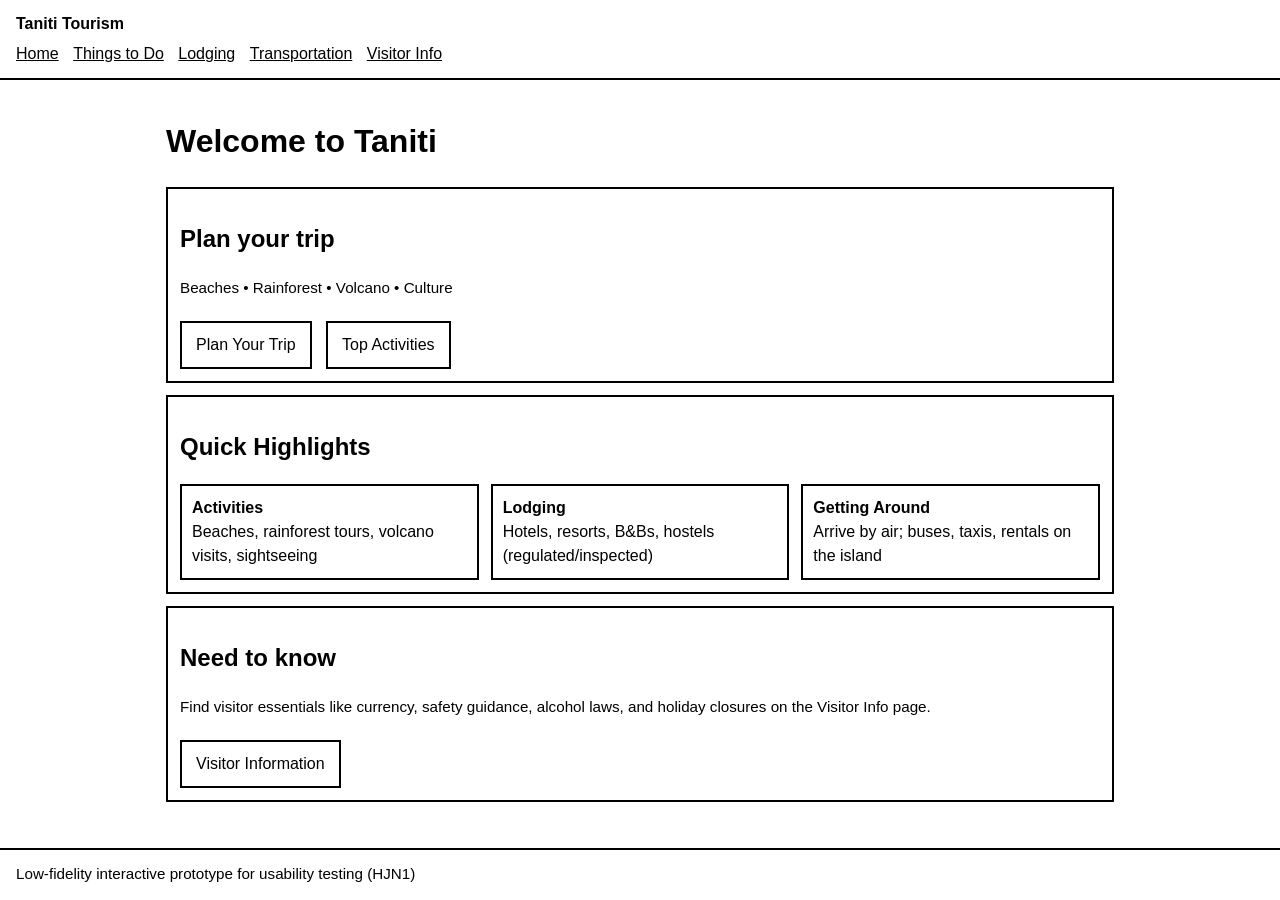
==== index.html @ 08d8c1f0 "Add files via upload" ====
<!doctype html>
<html lang="en">
<head>
  <meta charset="utf-8" />
  <meta name="viewport" content="width=device-width,initial-scale=1" />
  <title>Taniti Tourism — Home</title>
  <link rel="stylesheet" href="styles.css" />
</head>
<body>
<header>
  <span class="brand">Taniti Tourism</span>
  <nav aria-label="Primary navigation">
    <a href="index.html" aria-current="page">Home</a>
    <a href="things-to-do.html">Things to Do</a>
    <a href="lodging.html">Lodging</a>
    <a href="transportation.html">Transportation</a>
    <a href="visitor-info.html">Visitor Info</a>
  </nav>
</header>

<main>
  <h1>Welcome to Taniti</h1>

  <section class="section" aria-labelledby="hero">
    <h2 id="hero">Plan your trip</h2>
    <p class="small">Beaches • Rainforest • Volcano • Culture</p>

    <!-- Feedback incorporation: prominent CTA + clear next steps -->
    <a class="btn" href="lodging.html">Plan Your Trip</a>
    <a class="btn" href="things-to-do.html">Top Activities</a>
  </section>

  <section class="section">
    <h2>Quick Highlights</h2>
    <div class="grid">
      <div class="card">
        <strong>Activities</strong><br />
        Beaches, rainforest tours, volcano visits, sightseeing
      </div>
      <div class="card">
        <strong>Lodging</strong><br />
        Hotels, resorts, B&amp;Bs, hostels (regulated/inspected)
      </div>
      <div class="card">
        <strong>Getting Around</strong><br />
        Arrive by air; buses, taxis, rentals on the island
      </div>
    </div>
  </section>

  <section class="section">
    <h2>Need to know</h2>
    <p class="small">
      Find visitor essentials like currency, safety guidance, alcohol laws, and holiday closures on the Visitor Info page.
    </p>
    <a class="btn" href="visitor-info.html">Visitor Information</a>
  </section>
</main>

<footer>
  <span class="small">Low-fidelity interactive prototype for usability testing (HJN1)</span>
</footer>
</body>
</html>
---- styles.css ----
/* Taniti Tourism — Low-fidelity interactive prototype (WGU HJN1)*/

:root {
  font-family: Arial, sans-serif;
  line-height: 1.5;
}

* { box-sizing: border-box; }

body {
  margin: 0;
  color: #000;
  background: #fff;
}

header {
  border-bottom: 2px solid #000;
  padding: 12px 16px;
}

.brand {
  font-weight: 700;
  display: inline-block;
  margin-right: 16px;
}

nav a {
  display: inline-block;
  margin: 6px 10px 0 0;
  color: #000;
  text-decoration: underline;
}

main {
  padding: 16px;
  max-width: 980px;
  margin: 0 auto;
}

.section {
  border: 2px solid #000;
  padding: 12px;
  margin: 12px 0;
}

.grid {
  display: grid;
  gap: 12px;
  grid-template-columns: repeat(auto-fit, minmax(220px, 1fr));
}

.card {
  border: 2px solid #000;
  padding: 10px;
}

.btn {
  display: inline-block;
  border: 2px solid #000;
  padding: 10px 14px;
  background: #fff;
  color: #000;
  cursor: pointer;
  text-decoration: none;
  margin: 6px 10px 0 0;
}

.small {
  font-size: 0.95rem;
}

footer {
  border-top: 2px solid #000;
  padding: 12px 16px;
  margin-top: 18px;
}
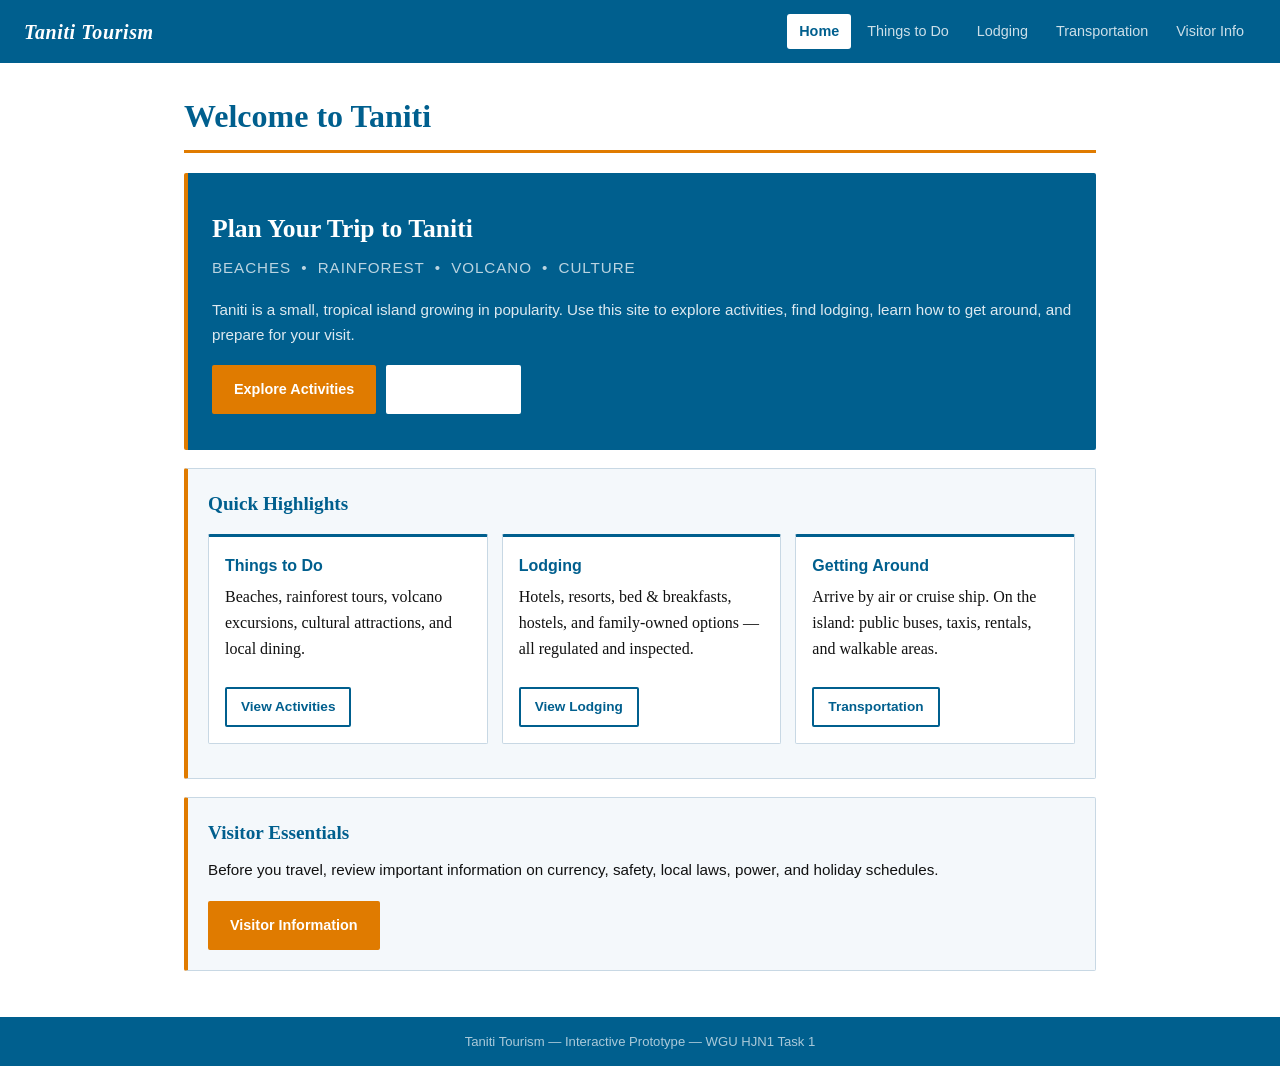
==== commit c0acd703: "Add files via upload" ====
--- a/index.html
+++ b/index.html
@@ -1,64 +1,81 @@
-<!doctype html>
-<html lang="en">
-<head>
-  <meta charset="utf-8" />
-  <meta name="viewport" content="width=device-width,initial-scale=1" />
-  <title>Taniti Tourism — Home</title>
-  <link rel="stylesheet" href="styles.css" />
-</head>
-<body>
-<header>
-  <span class="brand">Taniti Tourism</span>
-  <nav aria-label="Primary navigation">
-    <a href="index.html" aria-current="page">Home</a>
-    <a href="things-to-do.html">Things to Do</a>
-    <a href="lodging.html">Lodging</a>
-    <a href="transportation.html">Transportation</a>
-    <a href="visitor-info.html">Visitor Info</a>
-  </nav>
-</header>
-
-<main>
-  <h1>Welcome to Taniti</h1>
-
-  <section class="section" aria-labelledby="hero">
-    <h2 id="hero">Plan your trip</h2>
-    <p class="small">Beaches • Rainforest • Volcano • Culture</p>
-
-    <!-- Feedback incorporation: prominent CTA + clear next steps -->
-    <a class="btn" href="lodging.html">Plan Your Trip</a>
-    <a class="btn" href="things-to-do.html">Top Activities</a>
-  </section>
-
-  <section class="section">
-    <h2>Quick Highlights</h2>
-    <div class="grid">
-      <div class="card">
-        <strong>Activities</strong><br />
-        Beaches, rainforest tours, volcano visits, sightseeing
-      </div>
-      <div class="card">
-        <strong>Lodging</strong><br />
-        Hotels, resorts, B&amp;Bs, hostels (regulated/inspected)
-      </div>
-      <div class="card">
-        <strong>Getting Around</strong><br />
-        Arrive by air; buses, taxis, rentals on the island
-      </div>
-    </div>
-  </section>
-
-  <section class="section">
-    <h2>Need to know</h2>
-    <p class="small">
-      Find visitor essentials like currency, safety guidance, alcohol laws, and holiday closures on the Visitor Info page.
-    </p>
-    <a class="btn" href="visitor-info.html">Visitor Information</a>
-  </section>
-</main>
-
-<footer>
-  <span class="small">Low-fidelity interactive prototype for usability testing (HJN1)</span>
-</footer>
-</body>
-</html>
+<!doctype html>
+<html lang="en">
+<head>
+  <meta charset="utf-8" />
+  <meta name="viewport" content="width=device-width,initial-scale=1" />
+  <title>Taniti Tourism — Home</title>
+  <link rel="stylesheet" href="styles.css" />
+</head>
+<body>
+
+<header>
+  <span class="brand">Taniti Tourism</span>
+  <nav aria-label="Primary navigation">
+    <a href="index.html" aria-current="page">Home</a>
+    <a href="things-to-do.html">Things to Do</a>
+    <a href="lodging.html">Lodging</a>
+    <a href="transportation.html">Transportation</a>
+    <a href="visitor-info.html">Visitor Info</a>
+  </nav>
+</header>
+
+<main>
+  <h1>Welcome to Taniti</h1>
+
+  <!-- Hero / Plan Your Trip CTA — addresses usability task F5 -->
+  <div class="hero">
+    <h2>Plan Your Trip to Taniti</h2>
+    <p class="tagline">BEACHES &nbsp;•&nbsp; RAINFOREST &nbsp;•&nbsp; VOLCANO &nbsp;•&nbsp; CULTURE</p>
+    <p style="font-family:Arial,sans-serif;font-size:0.95rem;color:#ffffffdd;margin-bottom:18px;">
+      Taniti is a small, tropical island growing in popularity. Use this site to explore
+      activities, find lodging, learn how to get around, and prepare for your visit.
+    </p>
+    <div class="btn-row">
+      <a class="btn btn-primary" href="things-to-do.html">Explore Activities</a>
+      <a class="btn btn-secondary" style="border-color:#fff;color:#fff;" href="lodging.html">Find Lodging</a>
+    </div>
+  </div>
+
+  <!-- Quick Highlights grid — addresses usability tasks F1, F2, F3 -->
+  <section class="section" aria-labelledby="highlights-heading">
+    <h2 id="highlights-heading">Quick Highlights</h2>
+    <div class="grid">
+      <div class="card">
+        <strong>Things to Do</strong>
+        Beaches, rainforest tours, volcano excursions, cultural attractions, and local dining.
+        <br /><br />
+        <a class="btn btn-secondary" href="things-to-do.html" style="font-size:0.85rem;padding:7px 14px;">View Activities</a>
+      </div>
+      <div class="card">
+        <strong>Lodging</strong>
+        Hotels, resorts, bed &amp; breakfasts, hostels, and family-owned options — all regulated and inspected.
+        <br /><br />
+        <a class="btn btn-secondary" href="lodging.html" style="font-size:0.85rem;padding:7px 14px;">View Lodging</a>
+      </div>
+      <div class="card">
+        <strong>Getting Around</strong>
+        Arrive by air or cruise ship. On the island: public buses, taxis, rentals, and walkable areas.
+        <br /><br />
+        <a class="btn btn-secondary" href="transportation.html" style="font-size:0.85rem;padding:7px 14px;">Transportation</a>
+      </div>
+    </div>
+  </section>
+
+  <!-- Visitor essentials — addresses usability task F4 -->
+  <section class="section" aria-labelledby="essentials-heading">
+    <h2 id="essentials-heading">Visitor Essentials</h2>
+    <p style="font-family:Arial,sans-serif;font-size:0.95rem;margin-bottom:14px;">
+      Before you travel, review important information on currency, safety, local laws, power, and holiday schedules.
+    </p>
+    <div class="btn-row">
+      <a class="btn btn-primary" href="visitor-info.html">Visitor Information</a>
+    </div>
+  </section>
+</main>
+
+<footer>
+  Taniti Tourism &mdash; Interactive Prototype &mdash; WGU HJN1 Task 1
+</footer>
+
+</body>
+</html>
--- a/styles.css
+++ b/styles.css
@@ -1,76 +1,247 @@
-/* Taniti Tourism — Low-fidelity interactive prototype (WGU HJN1)*/
-
-:root {
-  font-family: Arial, sans-serif;
-  line-height: 1.5;
-}
-
-* { box-sizing: border-box; }
-
-body {
-  margin: 0;
-  color: #000;
-  background: #fff;
-}
-
-header {
-  border-bottom: 2px solid #000;
-  padding: 12px 16px;
-}
-
-.brand {
-  font-weight: 700;
-  display: inline-block;
-  margin-right: 16px;
-}
-
-nav a {
-  display: inline-block;
-  margin: 6px 10px 0 0;
-  color: #000;
-  text-decoration: underline;
-}
-
-main {
-  padding: 16px;
-  max-width: 980px;
-  margin: 0 auto;
-}
-
-.section {
-  border: 2px solid #000;
-  padding: 12px;
-  margin: 12px 0;
-}
-
-.grid {
-  display: grid;
-  gap: 12px;
-  grid-template-columns: repeat(auto-fit, minmax(220px, 1fr));
-}
-
-.card {
-  border: 2px solid #000;
-  padding: 10px;
-}
-
-.btn {
-  display: inline-block;
-  border: 2px solid #000;
-  padding: 10px 14px;
-  background: #fff;
-  color: #000;
-  cursor: pointer;
-  text-decoration: none;
-  margin: 6px 10px 0 0;
-}
-
-.small {
-  font-size: 0.95rem;
-}
-
-footer {
-  border-top: 2px solid #000;
-  padding: 12px 16px;
-  margin-top: 18px;
-}
+/* Taniti Tourism — Interactive Prototype (WGU HJN1 Task 1) */
+
+:root {
+  --brand:   #005f8e;
+  --accent:  #e07b00;
+  --border:  #222222;
+  --bg:      #ffffff;
+  --surface: #f4f8fb;
+  --text:    #111111;
+  --muted:   #555555;
+  font-family: Georgia, "Times New Roman", serif;
+  line-height: 1.6;
+}
+
+* { box-sizing: border-box; margin: 0; padding: 0; }
+
+body {
+  color: var(--text);
+  background: var(--bg);
+  min-height: 100vh;
+  display: flex;
+  flex-direction: column;
+}
+
+/* ── Header / Nav ── */
+header {
+  background: var(--brand);
+  color: #fff;
+  padding: 14px 24px;
+  display: flex;
+  align-items: center;
+  flex-wrap: wrap;
+  gap: 12px;
+}
+
+.brand {
+  font-size: 1.25rem;
+  font-weight: 700;
+  letter-spacing: .03em;
+  color: #fff;
+  margin-right: auto;
+  font-style: italic;
+}
+
+nav {
+  display: flex;
+  flex-wrap: wrap;
+  gap: 4px;
+}
+
+nav a {
+  color: #ffffffcc;
+  text-decoration: none;
+  padding: 6px 12px;
+  border-radius: 3px;
+  font-family: Arial, sans-serif;
+  font-size: 0.9rem;
+  transition: background .15s, color .15s;
+}
+
+nav a:hover {
+  background: rgba(255,255,255,.18);
+  color: #fff;
+}
+
+nav a[aria-current="page"] {
+  background: #fff;
+  color: var(--brand);
+  font-weight: 700;
+}
+
+/* ── Main ── */
+main {
+  flex: 1;
+  padding: 28px 24px;
+  max-width: 960px;
+  margin: 0 auto;
+  width: 100%;
+}
+
+h1 {
+  font-size: 2rem;
+  color: var(--brand);
+  margin-bottom: 20px;
+  border-bottom: 3px solid var(--accent);
+  padding-bottom: 8px;
+}
+
+h2 {
+  font-size: 1.2rem;
+  margin-bottom: 10px;
+  color: var(--brand);
+}
+
+/* ── Sections ── */
+.section {
+  border: 1px solid #c8d8e4;
+  border-left: 4px solid var(--accent);
+  background: var(--surface);
+  padding: 20px;
+  margin: 18px 0;
+  border-radius: 2px;
+}
+
+/* ── Hero ── */
+.hero {
+  background: var(--brand);
+  color: #fff;
+  padding: 36px 24px;
+  margin: 0 0 18px;
+  border-radius: 2px;
+  border-left: 4px solid var(--accent);
+}
+
+.hero h2 {
+  color: #fff;
+  font-size: 1.6rem;
+  margin-bottom: 6px;
+}
+
+.hero .tagline {
+  font-family: Arial, sans-serif;
+  font-size: 0.95rem;
+  color: #ffffffbb;
+  margin-bottom: 18px;
+  letter-spacing: .06em;
+}
+
+/* ── Grid / Cards ── */
+.grid {
+  display: grid;
+  gap: 14px;
+  grid-template-columns: repeat(auto-fit, minmax(200px, 1fr));
+  margin: 14px 0;
+}
+
+.card {
+  border: 1px solid #c8d8e4;
+  border-top: 3px solid var(--brand);
+  background: #fff;
+  padding: 16px;
+  border-radius: 2px;
+}
+
+.card strong {
+  display: block;
+  margin-bottom: 6px;
+  color: var(--brand);
+  font-family: Arial, sans-serif;
+}
+
+/* ── Buttons ── */
+.btn-row {
+  display: flex;
+  flex-wrap: wrap;
+  gap: 10px;
+  margin-top: 18px;
+}
+
+.btn {
+  display: inline-block;
+  padding: 11px 20px;
+  font-family: Arial, sans-serif;
+  font-size: 0.9rem;
+  font-weight: 700;
+  text-decoration: none;
+  border-radius: 2px;
+  cursor: pointer;
+  transition: background .15s, color .15s, border-color .15s;
+}
+
+.btn-primary {
+  background: var(--accent);
+  color: #fff;
+  border: 2px solid var(--accent);
+}
+
+.btn-primary:hover {
+  background: #c46d00;
+  border-color: #c46d00;
+}
+
+.btn-secondary {
+  background: #fff;
+  color: var(--brand);
+  border: 2px solid var(--brand);
+}
+
+.btn-secondary:hover {
+  background: var(--brand);
+  color: #fff;
+}
+
+/* ── Info list ── */
+.info-list {
+  list-style: none;
+  padding: 0;
+}
+
+.info-list li {
+  padding: 10px 0;
+  border-bottom: 1px solid #dde8ef;
+  font-family: Arial, sans-serif;
+  font-size: 0.95rem;
+}
+
+.info-list li:last-child { border-bottom: none; }
+
+.info-list li strong {
+  color: var(--brand);
+  display: inline-block;
+  min-width: 110px;
+}
+
+/* ── Prototype notice ── */
+.prototype-notice {
+  background: #fff8e1;
+  border: 1px solid #f0c040;
+  border-left: 4px solid var(--accent);
+  padding: 10px 14px;
+  font-family: Arial, sans-serif;
+  font-size: 0.85rem;
+  color: #5a4200;
+  margin-bottom: 18px;
+  border-radius: 2px;
+}
+
+/* ── Footer ── */
+footer {
+  background: var(--brand);
+  color: #ffffffaa;
+  padding: 14px 24px;
+  font-family: Arial, sans-serif;
+  font-size: 0.82rem;
+  text-align: center;
+  margin-top: auto;
+}
+
+/* ── Responsive ── */
+@media (max-width: 600px) {
+  header { flex-direction: column; align-items: flex-start; }
+  nav { gap: 2px; }
+  nav a { padding: 5px 9px; font-size: 0.85rem; }
+  h1 { font-size: 1.5rem; }
+  main { padding: 18px 14px; }
+  .hero { padding: 24px 16px; }
+}
